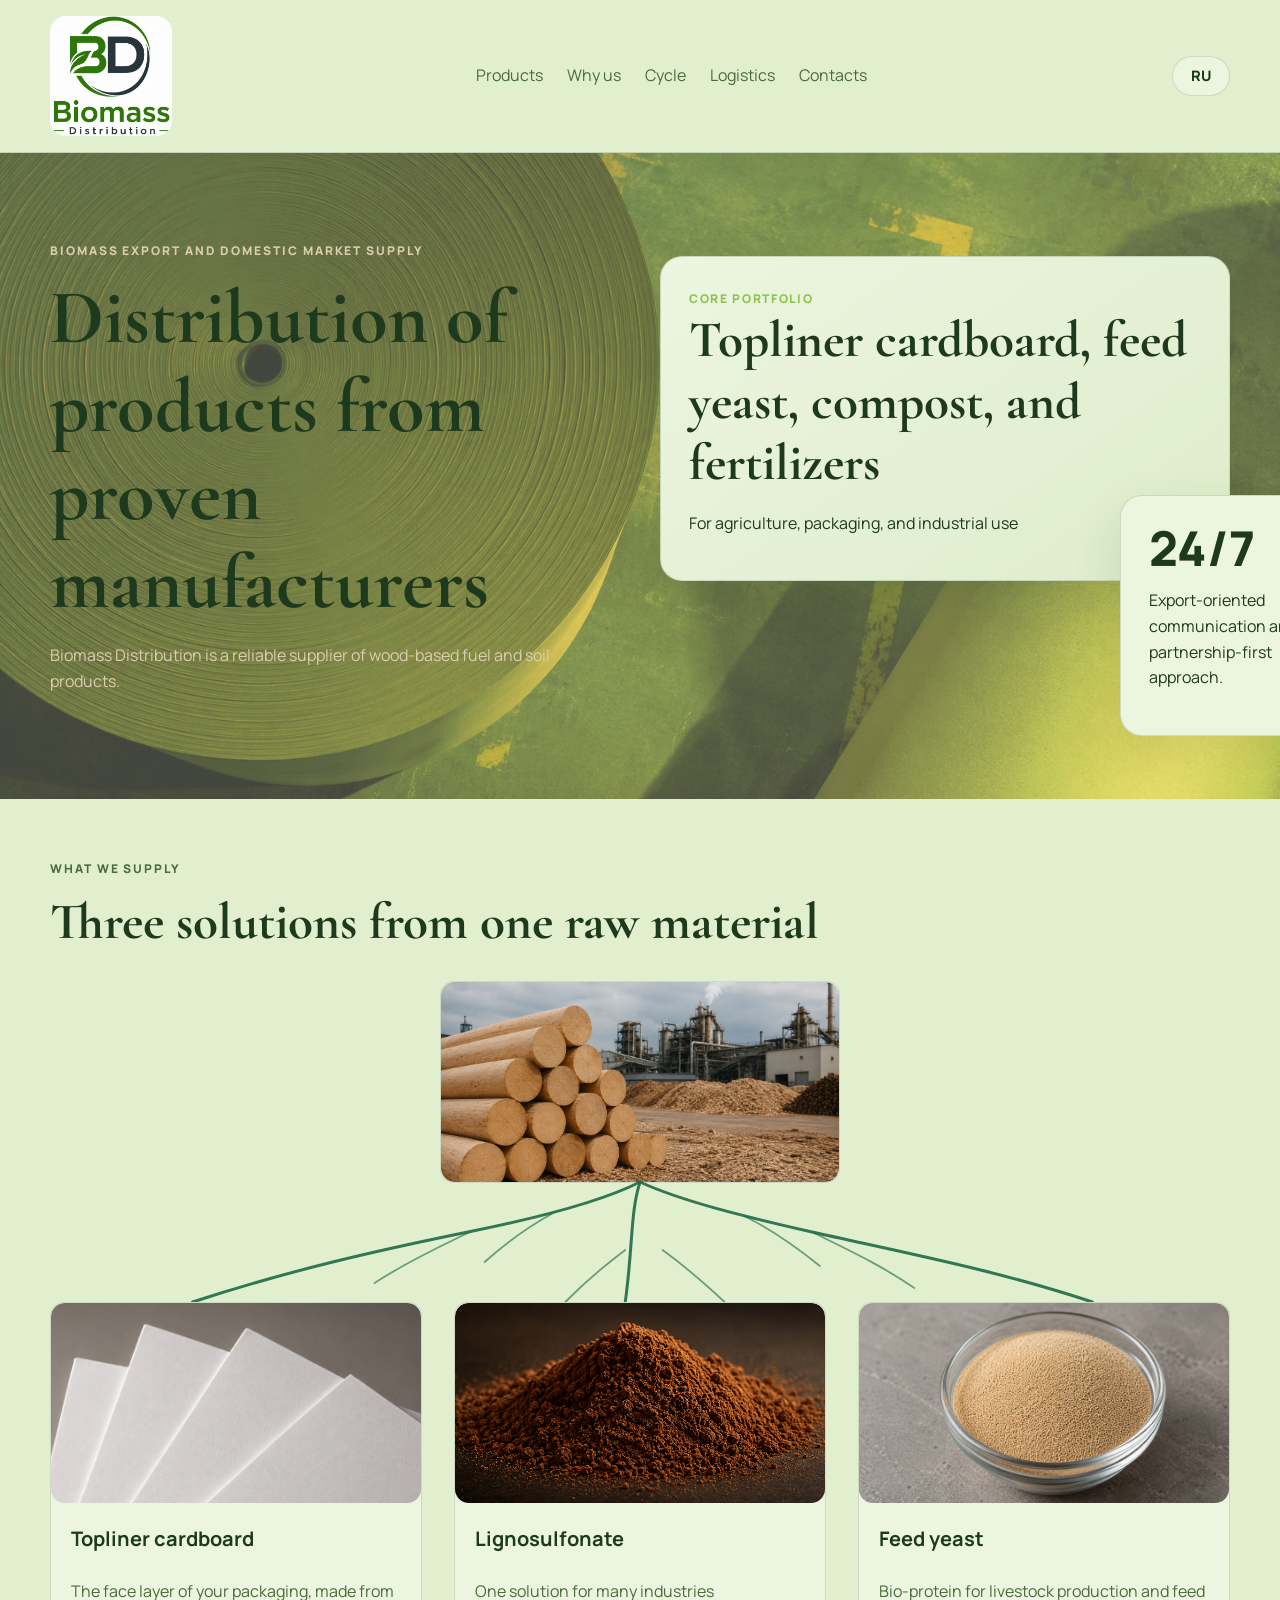
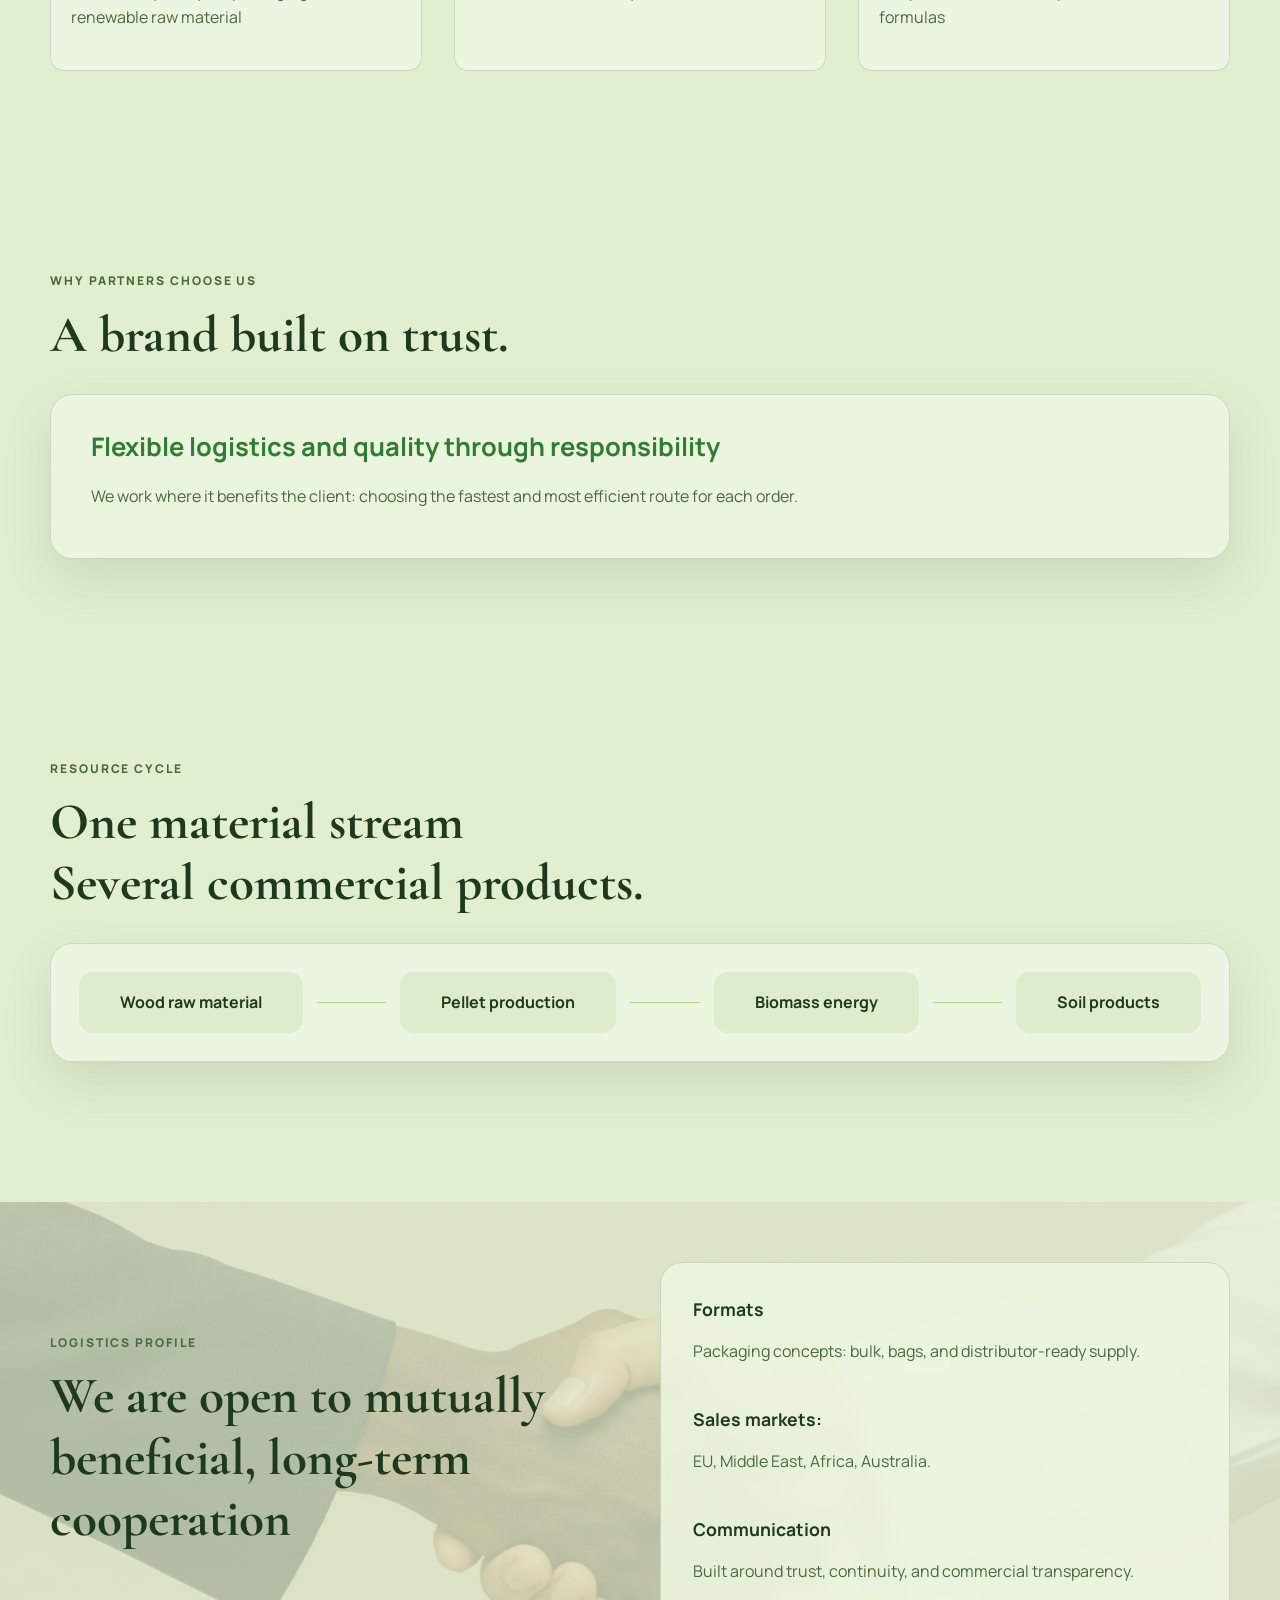
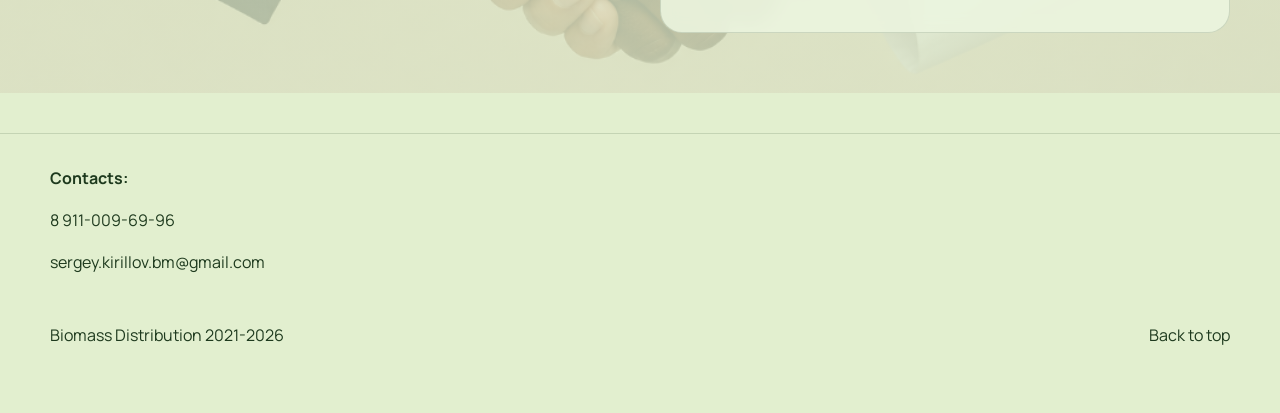
==== en/index.html @ b3929672 "fixed text color" ====
<!doctype html>
<html lang="en">
    <head>
        <meta charset="UTF-8" />
        <meta
            name="viewport"
            content="width=device-width, initial-scale=1.0, viewport-fit=cover"
        />
        <title>Biomass Distribution</title>
        <meta
            name="description"
            content="Biomass Distribution supplies cardboard, lignosulfonate, feed yeast and soil products for export."
        />
        <link rel="preconnect" href="https://fonts.googleapis.com" />
        <link rel="preconnect" href="https://fonts.gstatic.com" crossorigin />
        <link
            href="https://fonts.googleapis.com/css2?family=Manrope:wght@400;500;700;800&family=Cormorant+Garamond:wght@600;700&display=swap"
            rel="stylesheet"
        />
        <link
            rel="icon"
            type="image/x-icon"
            href="../assets/images/title_icon.png"
        />
        <link rel="stylesheet" href="../main_folder/styles.css" />
    </head>
    <body>
        <a class="skip-link" href="#main">Skip to content</a>
        <header class="site-header">
            <div class="container header-inner">
                <a href="#hero" class="brand" aria-label="Biomass home">
                    <img
                        src="../assets/images/logo_final2.png"
                        class="navbar-logo"
                    />
                </a>
                <nav
                    class="main-nav"
                    id="primary-nav"
                    aria-label="Primary navigation"
                >
                    <a href="#products">Products</a>
                    <a href="#advantage">Why us</a>
                    <a href="#cycle">Cycle</a>
                    <a href="#logistics">Logistics</a>
                    <a href="#contacts">Contacts</a>
                </nav>
                <div class="header-actions">
                    <button
                        class="menu-toggle"
                        type="button"
                        aria-expanded="false"
                        aria-controls="primary-nav"
                        aria-label="Toggle navigation"
                    >
                        <span></span>
                        <span></span>
                        <span></span>
                    </button>
                    <a
                        class="language-toggle"
                        href="./index.html"
                        data-label="RU"
                        aria-label="Switch to Russian"
                        >RU</a
                    >
                </div>
            </div>
        </header>

        <main id="main">
            <section class="hero" id="hero">
                <div class="hero-bg"></div>
                <div class="container hero-grid">
                    <div class="hero-copy reveal">
                        <p class="eyebrow">
                            Biomass export and domestic market supply
                        </p>
                        <h1>
                            Distribution of products from proven manufacturers
                        </h1>
                        <p class="hero-text">
                            Biomass Distribution is a reliable supplier of
                            wood-based fuel and soil products.
                        </p>
                    </div>
                    <div class="hero-visual reveal">
                        <div class="hero-card hero-card-main">
                            <span class="card-label">Core portfolio</span>
                            <h2>
                                Topliner cardboard, feed yeast, compost, and
                                fertilizers
                            </h2>
                            <p>
                                For agriculture, packaging, and industrial use
                            </p>
                        </div>
                        <div class="hero-card hero-card-side">
                            <span class="metric">24/7</span>
                            <p>
                                Export-oriented communication and a
                                partnership-first approach.
                            </p>
                        </div>
                    </div>
                </div>
            </section>

            <section class="section products" id="products">
                <div class="container">
                    <div class="section-heading reveal">
                        <p class="eyebrow">What we supply</p>
                        <h2>Three solutions from one raw material</h2>
                    </div>
                    <div class="tree">
                        <div class="product-img">
                            <img
                                src="../assets/images/root.png"
                                loading="lazy"
                                alt=""
                            />
                        </div>
                    </div>
                    <div class="tree-svg">
                        <svg
                            class="product-lines"
                            viewBox="0 0 1200 120"
                            preserveAspectRatio="none"
                            aria-hidden="true"
                        >
                            <g class="root-system">
                                <path
                                    class="root-root root-main root-left"
                                    d="M600 0 C560 20 500 35 430 49 C330 69 245 88 145 120"
                                />
                                <path
                                    class="root-root root-main root-center"
                                    d="M600 0 C590 31 593 63 585 120"
                                />
                                <path
                                    class="root-root root-main root-right"
                                    d="M600 0 C642 19 704 34 775 50 C880 73 965 89 1060 120"
                                />
                                <path
                                    class="root-root root-branch"
                                    d="M427 50 C396 65 366 78 330 101"
                                />
                                <path
                                    class="root-root root-branch"
                                    d="M510 32 C486 45 466 59 442 80"
                                />
                                <path
                                    class="root-root root-branch"
                                    d="M585 68 C566 82 548 96 524 120"
                                />
                                <path
                                    class="root-root root-branch"
                                    d="M623 68 C644 83 662 98 686 120"
                                />
                                <path
                                    class="root-root root-branch"
                                    d="M706 34 C733 47 755 62 783 84"
                                />
                                <path
                                    class="root-root root-branch"
                                    d="M777 51 C812 68 843 82 879 106"
                                />
                            </g>
                        </svg>
                    </div>
                    <div class="products-grid">
                        <article
                            class="product-card reveal"
                            data-product="topliner"
                        >
                            <div class="product-img">
                                <img
                                    src="../assets/images/topliner.png"
                                    alt="Topliner cardboard"
                                    loading="lazy"
                                />
                            </div>
                            <h3>Topliner cardboard</h3>
                            <p>
                                The face layer of your packaging, made from
                                renewable raw material
                            </p>
                        </article>
                        <article
                            class="product-card reveal"
                            data-product="lygnosulfonate"
                        >
                            <div class="product-img">
                                <img
                                    src="../assets/images/lygnosulfonate-powder.png"
                                    alt="Lignosulfonate powder"
                                />
                            </div>
                            <h3>Lignosulfonate</h3>
                            <p>One solution for many industries</p>
                        </article>
                        <article
                            class="product-card reveal"
                            data-product="feedyeast"
                        >
                            <div class="product-img">
                                <img
                                    src="../assets/images/yeast.png"
                                    alt="Feed yeast"
                                />
                            </div>
                            <h3>Feed yeast</h3>
                            <p>
                                Bio-protein for livestock production and feed
                                formulas
                            </p>
                        </article>
                    </div>
                </div>
            </section>

            <section class="section advantage" id="advantage">
                <div class="container">
                    <div class="section-heading reveal">
                        <p class="eyebrow">Why partners choose us</p>
                        <h2>A brand built on trust.</h2>
                    </div>
                    <div class="product-grid">
                        <article class="advantage-card reveal">
                            <h3>
                                Flexible logistics and quality through
                                responsibility
                            </h3>
                            <p>
                                We work where it benefits the client: choosing
                                the fastest and most efficient route for each
                                order.
                            </p>
                        </article>
                    </div>
                </div>
            </section>

            <section class="section cycle" id="cycle">
                <div class="container">
                    <div class="section-heading reveal">
                        <p class="eyebrow">Resource cycle</p>
                        <h2>
                            One material stream <br />Several commercial
                            products.
                        </h2>
                    </div>
                    <div
                        class="cycle-line reveal"
                        aria-label="Circular process diagram"
                    >
                        <div>Wood raw material</div>
                        <span></span>
                        <div>Pellet production</div>
                        <span></span>
                        <div>Biomass energy</div>
                        <span></span>
                        <div>Soil products</div>
                    </div>
                </div>
            </section>

            <section class="section logistics" id="logistics">
                <div class="container logistics-grid">
                    <div class="reveal">
                        <p class="eyebrow-footer">Logistics profile</p>
                        <h2>
                            We are open to mutually beneficial, long-term
                            cooperation
                        </h2>
                    </div>
                    <div class="logistics-panel reveal">
                        <div>
                            <strong>Formats</strong>
                            <p>
                                Packaging concepts: bulk, bags, and
                                distributor-ready supply.
                            </p>
                        </div>
                        <div>
                            <strong>Sales markets:</strong>
                            <p>EU, Middle East, Africa, Australia.</p>
                        </div>
                        <div>
                            <strong>Communication</strong>
                            <p>
                                Built around trust, continuity, and commercial
                                transparency.
                            </p>
                        </div>
                    </div>
                </div>
            </section>
        </main>

        <footer class="site-footer">
            <section class="contacts" id="contacts">
                <div class="container">
                    <strong>Contacts:</strong>
                    <p>8 911-009-69-96</p>
                    <p>sergey.kirillov.bm@gmail.com</p>
                </div>
            </section>
            <div class="container footer-inner">
                <p>Biomass Distribution 2021-2026</p>
                <a href="#hero">Back to top</a>
            </div>
        </footer>

        <div id="productModal" class="modal">
            <div class="modal-content">
                <div class="modal-header">
                    <img
                        id="modalImg"
                        class="modal-img"
                        src=""
                        alt="Product image"
                    />
                    <span class="close-btn">&times;</span>
                </div>
                <div class="modal-body">
                    <h2 id="modalTitle"></h2>
                    <p id="modalDescription"></p>
                    <div class="modal-specs">
                        <h4 id="modalSpecsName"></h4>
                        <ul id="modalSpecs"></ul>
                    </div>
                </div>
            </div>
        </div>
        <!-- Fonts used under the SIL Open Font License -->
        <script src="../main_folder/script-en.js"></script>
    </body>
</html>
---- main_folder/styles.css ----
:root {
    --color-bg: #e2efcf;
    --color-surface: #ecf5e0;
    --color-surface-2: #d6e8c0;
    --color-text: #1e3a1e;
    --color-text-muted: #4a6b3a;
    --color-border: rgba(30, 58, 30, 0.15);
    --color-primary: #2e7d32;
    --color-primary-dark: #1b5e20;
    --color-accent: #8bc34a;
    --shadow-md: 0 20px 50px rgba(30, 58, 30, 0.12);
    --radius: 22px;
    --radius-sm: 14px;
    --container: 1180px;
    --section-gap: 80px;
    --card-gap: 2rem;
}

* {
    box-sizing: border-box;
}
html {
    scroll-behavior: smooth;
}
body {
    margin: 0;
    font-family: "Manrope", sans-serif;
    background: var(--color-bg);
    color: var(--color-text);
    line-height: 1.6;
}
a {
    color: inherit;
    text-decoration: none;
}
img,
svg {
    border-radius: 16px;
    max-width: 100%;
    display: block;
}
button,
input,
textarea {
    font: inherit;
}
.container {
    width: min(var(--container), calc(100% - 32px));
    margin: 0 auto;
}
.skip-link {
    position: absolute;
    left: -999px;
    top: 10px;
}
.skip-link:focus {
    left: 10px;
    z-index: 1000;
    background: var(--color-surface);
    padding: 8px 12px;
}
.site-header {
    display: flex;
    --logo-size: 72px;
    position: sticky;
    top: 0;
    z-index: 20;
    backdrop-filter: blur(14px);
    background: color-mix(in srgb, var(--color-bg) 88%, transparent);
    border-bottom: 1px solid var(--color-border);
}
.header-inner {
    display: flex;
    align-items: center;
    justify-content: space-between;
    gap: 8px;
    padding: 16px 0;
    flex-wrap: wrap;
}
.footer-inner {
    display: flex;
    align-items: center;
    justify-content: space-between;
    gap: 20px;
    padding: 16px 0;
    flex-wrap: wrap;
}
.contact-footer {
    justify-content: space-between;
    gap: 10px;
    padding: 16px 0;
    flex-wrap: wrap;
}
.brand {
    display: inline-flex;
    align-items: center;
    gap: 12px;
    font-weight: 800;
    font-size: 1.1rem;
    color: var(--color-text);
}
.logo-slot {
    display: grid;
    place-items: center;
    width: var(--logo-size);
    height: var(--logo-size);
    border: 1px dashed color-mix(in srgb, var(--color-text) 35%, transparent);
    border-radius: 8px;
    background: color-mix(in srgb, var(--color-surface) 65%, transparent);
}
.logo-slot::before {
    content: "LOGO";
    color: var(--color-text-muted);
    font-size: 0.65rem;
    font-weight: 800;
    letter-spacing: 0.08em;
}
.brand small {
    display: block;
    font-size: 12px;
    letter-spacing: 0.14em;
    text-transform: uppercase;
    color: var(--color-text-muted);
}
.navbar-logo {
    height: 120px;
    width: auto;
    max-height: 100%;
    display: block;
    object-fit: contain;
}
.main-nav {
    display: flex;
    gap: 24px;
    color: var(--color-text-muted);
    flex-wrap: wrap;
}
.header-actions {
    display: flex;
    gap: 12px;
    align-items: center;
}
.menu-toggle {
    display: none;
    width: 42px;
    height: 42px;
    padding: 0;
    border: 1px solid var(--color-border);
    border-radius: 16px;
    background: linear-gradient(
        180deg,
        color-mix(in srgb, var(--color-surface) 86%, white 14%),
        color-mix(in srgb, var(--color-surface-2) 72%, white 28%)
    );
    color: var(--color-text);
    cursor: pointer;
    flex-direction: column;
    align-items: center;
    justify-content: center;
    gap: 2px;
    box-shadow:
        0 10px 24px rgba(30, 58, 30, 0.1),
        inset 0 1px 0 rgba(255, 255, 255, 0.45);
    transition:
        transform 180ms ease,
        box-shadow 180ms ease,
        background 180ms ease;
}
.menu-toggle span {
    display: block;
    width: 17px;
    height: 1.5px;
    border-radius: 999px;
    background: color-mix(in srgb, var(--color-text) 78%, white 22%);
    transform-origin: center;
    transition:
        transform 180ms ease,
        opacity 180ms ease,
        background 180ms ease;
}
.menu-toggle:hover,
.menu-toggle:focus-visible {
    transform: translateY(-1px);
    box-shadow:
        0 14px 28px rgba(30, 58, 30, 0.14),
        inset 0 1px 0 rgba(255, 255, 255, 0.5);
}
.menu-toggle:focus-visible {
    outline: 2px solid color-mix(in srgb, var(--color-primary) 38%, white 62%);
    outline-offset: 2px;
}
.menu-toggle[aria-expanded="true"] span:nth-child(1) {
    transform: translateY(3.5px) rotate(45deg);
}
.menu-toggle[aria-expanded="true"] span:nth-child(2) {
    opacity: 0;
}
.menu-toggle[aria-expanded="true"] span:nth-child(3) {
    transform: translateY(-3.5px) rotate(-45deg);
}
.theme-toggle,
.language-toggle {
    border-radius: 999px;
    border: 1px solid var(--color-border);
    padding: 12px 18px;
    transition: 180ms ease;
    background: var(--color-surface);
    cursor: pointer;
    color: var(--color-text);
    font-weight: 800;
    font-size: 0;
    line-height: 1;
}
.language-toggle::before {
    content: attr(data-label);
    font-size: 0.9rem;
}
.language-toggle > * {
    display: none;
}
.hero {
    position: relative;
    padding: 88px 0;
    margin-bottom: 0;
    overflow: hidden;
    min-height: 30vh;
}
.hero-bg {
    position: absolute;
    top: 0;
    left: 0;
    width: 100%;
    height: 100%;
    background-image:
        linear-gradient(135deg, #2e5c2e, #558b2f, #8bc34a),
        /*(url("../assets/main_section_bg.jpg");*/
        /*linear-gradient(135deg, #071807, #183818, #2f541a),*/
        url("../assets/images/background.png");
    background-blend-mode: overlay;
    background-size: cover;
    background-position: center 30%;
    opacity: 0.7;
    pointer-events: none;
    z-index: 0;
}
.hero .container {
    position: relative;
    z-index: 2;
}
.hero-grid,
.logistics-grid {
    display: grid;
    grid-template-columns: repeat(2, minmax(0, 1fr));
    gap: 40px;
    align-items: center;
}
.eyebrow {
    margin: 0 0 14px;
    text-transform: uppercase;
    letter-spacing: 0.16em;
    font-size: 12px;
    color: #dccfaf;
    font-weight: 800;
}
.eyebrow-footer {
    margin: 0 0 14px;
    text-transform: uppercase;
    letter-spacing: 0.16em;
    font-size: 12px;
    color: rgb(74, 107, 58);
    font-weight: 800;
}
h1 {
    font-family: "Cormorant Garamond", serif;
    font-size: clamp(3rem, 6vw, 5.5rem);
    max-width: 20ch;
    line-height: 1.15;
    margin: 0 0 1rem 0;
}

.title {
    font-family: "Cormorant Garamond", serif;
    font-size: clamp(3rem, 6vw, 5.5rem);
    max-width: 20ch;
    line-height: 1.15;
    margin: 0 0 1rem 0;
    color: #a8d85a;
}

h2 {
    font-family: "Cormorant Garamond", serif;
    font-size: clamp(2rem, 4vw, 3.4rem);
    max-width: 34ch;
    line-height: 1.2;
    margin: 0 0 0.75rem 0;
}
h3 {
    font-size: 1.25rem;
    margin-bottom: 0.5rem;
}
.hero-text {
    color: #dccfaf;
}
.section-heading p,
.product-card p,
.logistics-panel p {
    color: var(--color-text-muted);
}
.hero-visual {
    position: relative;
    min-height: 440px;
}
.hero-card {
    position: absolute;
    border-radius: var(--radius);
    padding: 28px;
    background: var(--color-surface);
    border: 1px solid var(--color-border);
    box-shadow: var(--shadow-md);
}
.hero-card-main {
    /*inset: 20px 90px 120px 0;*/
    background: linear-gradient(
        145deg,
        var(--color-surface),
        color-mix(in srgb, var(--color-surface-2) 65%, var(--color-surface))
    );
}
.hero-card-side {
    right: -120px;
    bottom: -40px;
    width: 230px;
}
.hero-copy {
    width: 100%;
    max-width: none;
}
.card-label {
    color: var(--color-accent);
    text-transform: uppercase;
    letter-spacing: 0.14em;
    font-size: 12px;
    font-weight: 800;
}
.metric {
    display: block;
    font-size: 3rem;
    font-weight: 800;
    line-height: 1;
    margin-bottom: 8px;
}
.section-heading {
    margin-bottom: 28px;
}
.section {
    padding: 60px 0;
    margin-bottom: var(--section-gap);
}
.section:last-of-type {
    margin-bottom: 0;
}
/* PRODUCTS GRID — fully responsive */
.products-grid {
    display: grid;
    grid-template-columns: repeat(auto-fill, minmax(280px, 1fr));
    gap: var(--card-gap);
    align-items: stretch;
}
.product-card {
    background: var(--color-surface);
    border-radius: var(--radius-sm);
    border: 1px solid var(--color-border);
    transition:
        transform 0.2s ease,
        box-shadow 0.2s ease;
    overflow: hidden;
    display: flex;
    flex-direction: column;
}
.product-card:hover {
    transform: translateY(-4px);
    box-shadow: var(--shadow-md);
}
.product-img {
    width: 100%;
    height: 200px;
    overflow: hidden;
    border-radius: var(--radius-sm);
}
.product-img img {
    width: 100%;
    height: 100%;
    border-radius: 0;
    object-fit: cover;
    transition: transform 0.4s ease;
}
.product-card:hover .product-img img {
    transform: scale(1.05);
}
.product-card h3,
.product-card p {
    padding: 0 20px;
}
.product-card h3 {
    margin-top: 20px;
}
.product-card p {
    padding-bottom: 24px;
}
/* ADVANTAGE SECTION (your original structure) */
.advantage {
    position: relative;
    overflow: hidden;
    background-image:
        linear-gradient(rgba(226, 239, 207, 0.78), rgba(226, 239, 207, 0.78)),
        url("../assets/main_section_bg.jpg");
    background-size: cover;
    background-position: center;
    background-repeat: no-repeat;
}
.advantage .container {
    position: relative;
    z-index: 1;
}
.product-grid {
    display: flex;
    flex-wrap: wrap;
    gap: 2rem;
}
.advantage-card {
    background: color-mix(in srgb, var(--color-surface) 88%, transparent);
    backdrop-filter: blur(8px);
    border: 1px solid var(--color-border);
    border-radius: var(--radius);
    padding: 2rem 2.5rem;
    box-shadow: var(--shadow-md);
    width: 100%;
}
.advantage-card h3 {
    margin-top: 0;
    font-size: 1.6rem;
    color: var(--color-primary);
}
.advantage-card p {
    color: var(--color-text-muted);
}
/* Cycle line */
.cycle-line {
    display: grid;
    grid-template-columns: repeat(7, auto);
    align-items: center;
    gap: 14px;
    padding: 28px;
    border: 1px solid var(--color-border);
    border-radius: var(--radius);
    background: var(--color-surface);
    box-shadow: var(--shadow-md);
}
.cycle-line span {
    height: 1px;
    background: var(--color-accent);
    opacity: 0.6;
    min-width: 24px;
}
.cycle-line div {
    text-align: center;
    padding: 18px;
    border-radius: var(--radius-sm);
    background: color-mix(
        in srgb,
        var(--color-surface-2) 70%,
        var(--color-surface)
    );
    font-weight: 700;
}
/* Logistics */
.logistics {
    position: relative;
    overflow: hidden;
    background-image:
        linear-gradient(rgba(226, 239, 207, 0.78), rgba(226, 239, 207, 0.78)),
        url("../assets/images/handshake.png");
    background-size: cover;
    background-position: center;
    background-repeat: no-repeat;
}
.logistics .container {
    position: relative;
    z-index: 1;
}
.logistics-panel {
    padding: 32px;
    border-radius: var(--radius);
    display: grid;
    gap: 24px;
    background: color-mix(in srgb, var(--color-surface) 88%, transparent);
    backdrop-filter: blur(8px);
    border: 1px solid var(--color-border);
}
.logistics-panel strong {
    display: block;
    margin-bottom: 6px;
    font-size: 1.1rem;
}
.site-footer {
    border-top: 1px solid var(--color-border);
    padding: 32px 0;
    margin-top: 40px;
}
.reveal {
    opacity: 0;
    transform: translateY(18px);
    transition:
        opacity 600ms ease,
        transform 600ms ease;
}
.reveal.visible {
    opacity: 1;
    transform: translateY(0);
}

.tree {
    background: var(--color-surface);
    border-radius: var(--radius-sm);
    border: 1px solid var(--color-border);
    transition:
        transform 0.2s ease,
        box-shadow 0.2s ease;
    overflow: hidden;
    display: flex;
    max-width: 400px;

    margin: 0 auto;
}

.tree-svg {
    height: 120px;
    margin: -1px 0 0;
    overflow: visible;
    pointer-events: none;
}
.product-lines {
    display: block;
    width: 100%;
    height: 100%;
    overflow: visible;
}
.root-root {
    fill: none;
    stroke: #1f6b48;
    stroke-linecap: round;
    stroke-linejoin: round;
    vector-effect: non-scaling-stroke;
}
.root-main {
    stroke-width: 3;
    opacity: 0.9;
}
.root-branch {
    stroke-width: 1.8;
    opacity: 0.62;
}
.root-fine {
    stroke-width: 1.25;
    opacity: 0.42;
}
.root-hair {
    stroke-width: 0.85;
    opacity: 0.28;
}

.modal {
    display: none;
    position: fixed;
    z-index: 1000;
    left: 0;
    top: 0;
    width: 100%;
    height: 100%;
    align-items: center;
    justify-content: center;
    padding: 24px;
    background-color: rgba(0, 0, 0, 0.8);
    backdrop-filter: blur(5px);
    animation: fadeIn 0.3s ease;
    overflow: hidden;
}

@keyframes fadeIn {
    from {
        opacity: 0;
    }
    to {
        opacity: 1;
    }
}

.modal-content {
    background: linear-gradient(135deg, #ffffff 0%, #f8fbf7 100%);
    display: flex;
    flex-direction: column;
    margin: 0;
    padding: 0;
    border-radius: 32px;
    width: 90%;
    max-width: 600px;
    max-height: calc(100vh - 48px);
    position: relative;
    animation: slideIn 0.4s ease;
    box-shadow: 0 30px 60px rgba(0, 0, 0, 0.3);
    overflow: hidden;
}

@keyframes slideIn {
    from {
        transform: translateY(-50px);
        opacity: 0;
    }
    to {
        transform: translateY(0);
        opacity: 1;
    }
}

.modal-header {
    position: relative;
    flex: 0 0 253px;
    height: 253px;
    border-radius: 32px 32px 0 0;
    background-position: center;
    background-size: cover;
    overflow: hidden;
}
.modal-header::before {
    content: "";
    position: absolute;
    inset: 0;
    background-image: inherit;
    background-position: center;
    background-size: cover;
    display: none;
    filter: blur(26px);
    opacity: 0.48;
    transform: scale(1.14);
}
.modal-header.modal-header--fit::before {
    display: block;
}

.close-btn {
    position: absolute;
    top: 12px;
    right: 12px;
    z-index: 3;
    width: 40px;
    height: 40px;
    display: grid;
    place-items: center;
    border: 0;
    border-radius: 999px;
    background: rgba(0, 0, 0, 0.6);
    color: #fff;
    font-size: 1.8rem;
    line-height: 1;
    cursor: pointer;
    user-select: none;
    -webkit-tap-highlight-color: transparent;
    touch-action: manipulation;
}

.modal-img {
    position: relative;
    z-index: 1;
    width: 100%;
    height: 100%;
    border-radius: 0;
    object-fit: fill;
}
.modal-header.modal-header--fit .modal-img {
    object-fit: contain;
}

.modal-body {
    flex: 1;
    min-height: 0;
    overflow-y: auto;
    padding: 32px;
    overscroll-behavior: contain;
}

.modal-body h2 {
    color: #1a3b2e;
    font-size: 1.8rem;
    margin-bottom: 16px;
    font-weight: 600;
}

.modal-body p {
    color: #3f5e49;
    line-height: 1.6;
    margin-bottom: 20px;
    font-size: 1rem;
}

.modal-specs {
    background: #eaf6e6;
    padding: 16px 20px;
    border-radius: 20px;
    margin-top: 20px;
}

.modal-specs h4 {
    color: #1b5e2a;
    margin-bottom: 10px;
    font-size: 1rem;
}

.modal-specs ul {
    list-style: none;
    padding-left: 0;
}

.modal-specs li {
    padding: 6px 0;
    color: #2c4633;
    font-size: 0.9rem;
    border-bottom: 1px solid #cde0d4;
}

.modal-specs li:last-child {
    border-bottom: none;
}

/* ----- RESPONSIVE FIXES (iPhone + PC) ----- */
@media (max-width: 980px) {
    .hero-grid,
    .logistics-grid {
        grid-template-columns: 1fr;
        gap: var(--card-gap);
    }
    .hero-visual {
        min-height: auto;
        display: flex;
        flex-direction: column;
        gap: 1rem;
    }
    .hero-card {
        position: relative;
        inset: auto;
        width: 100%;
    }
    .hero-card-main {
        inset: auto;
    }
    .hero-card-side {
        width: 100%;
        bottom: auto;
        right: auto;
    }
    .cycle-line {
        grid-template-columns: minmax(0, 1fr);
        justify-items: stretch;
        gap: 0.8rem;
    }
    .cycle-line span {
        height: 24px;
        width: 2px;
        min-width: 0;
        justify-self: center;
    }
    .tree,
    .tree-svg {
        display: none;
    }
}
@media (max-width: 720px) {
    .site-header {
        --logo-size: 54px;
    }
    .footer-inner {
        flex-direction: column;
        text-align: center;
    }
    .header-inner {
        display: grid;
        grid-template-columns: minmax(0, 1fr) auto;
        align-items: center;
        gap: 14px;
        padding: 14px 0 16px;
    }
    .brand {
        grid-column: 1;
        grid-row: 1;
        min-width: 0;
        font-size: 1rem;
    }
    .main-nav {
        grid-column: 1 / -1;
        grid-row: 2;
        display: none;
        flex-direction: column;
        align-items: stretch;
        gap: 6px;
        margin-top: 2px;
        padding: 12px;
        border: 1px solid var(--color-border);
        border-radius: 20px;
        background: color-mix(in srgb, var(--color-surface) 92%, white 8%);
        box-shadow: 0 16px 32px rgba(30, 58, 30, 0.08);
        font-size: 0.96rem;
        line-height: 1.2;
    }
    .main-nav.is-open {
        display: flex;
    }
    .main-nav a {
        padding: 10px 12px;
        border-radius: 14px;
    }
    .main-nav a:hover,
    .main-nav a:focus-visible {
        background: color-mix(in srgb, var(--color-surface-2) 70%, white 30%);
        outline: none;
    }
    .header-actions {
        grid-column: 2;
        grid-row: 1;
        justify-content: flex-end;
        gap: 10px;
    }
    .menu-toggle {
        display: inline-flex;
    }
    .theme-toggle,
    .language-toggle {
        width: 38px;
        height: 38px;
        padding: 0;
        display: inline-grid;
        place-items: center;
    }
    .hero,
    .section {
        padding: 40px 0;
    }
    .advantage-card {
        padding: 1.5rem;
    }
    .navbar-logo {
        height: 50px;
    }
    .hero-card-main,
    .hero-card-side {
        padding: 20px;
    }
    .metric {
        font-size: 2.2rem;
    }
    .modal-content {
        width: 95%;
        max-height: calc(100vh - 28px);
    }
    .modal-body {
        padding: 24px;
    }
    .modal-body h2 {
        font-size: 1.4rem;
    }
}
@media (max-width: 480px) {
    .site-header {
        --logo-size: 46px;
    }
    .container {
        width: calc(100% - 20px);
    }
    .header-inner {
        gap: 12px 10px;
        padding: 12px 0 14px;
    }
    .brand {
        font-size: 0.94rem;
    }
    .main-nav {
        padding: 10px;
        font-size: 0.9rem;
    }
    .main-nav a {
        padding: 9px 10px;
    }
    .theme-toggle,
    .menu-toggle,
    .language-toggle {
        width: 34px;
        height: 34px;
    }
    .menu-toggle {
        border-radius: 14px;
        gap: 2px;
    }
    .menu-toggle span {
        width: 15px;
    }
    h1 {
        font-size: 2.2rem;
    }
    .product-img {
        height: 180px;
    }
    .modal-header {
        flex-basis: 190px;
        height: 190px;
    }
}
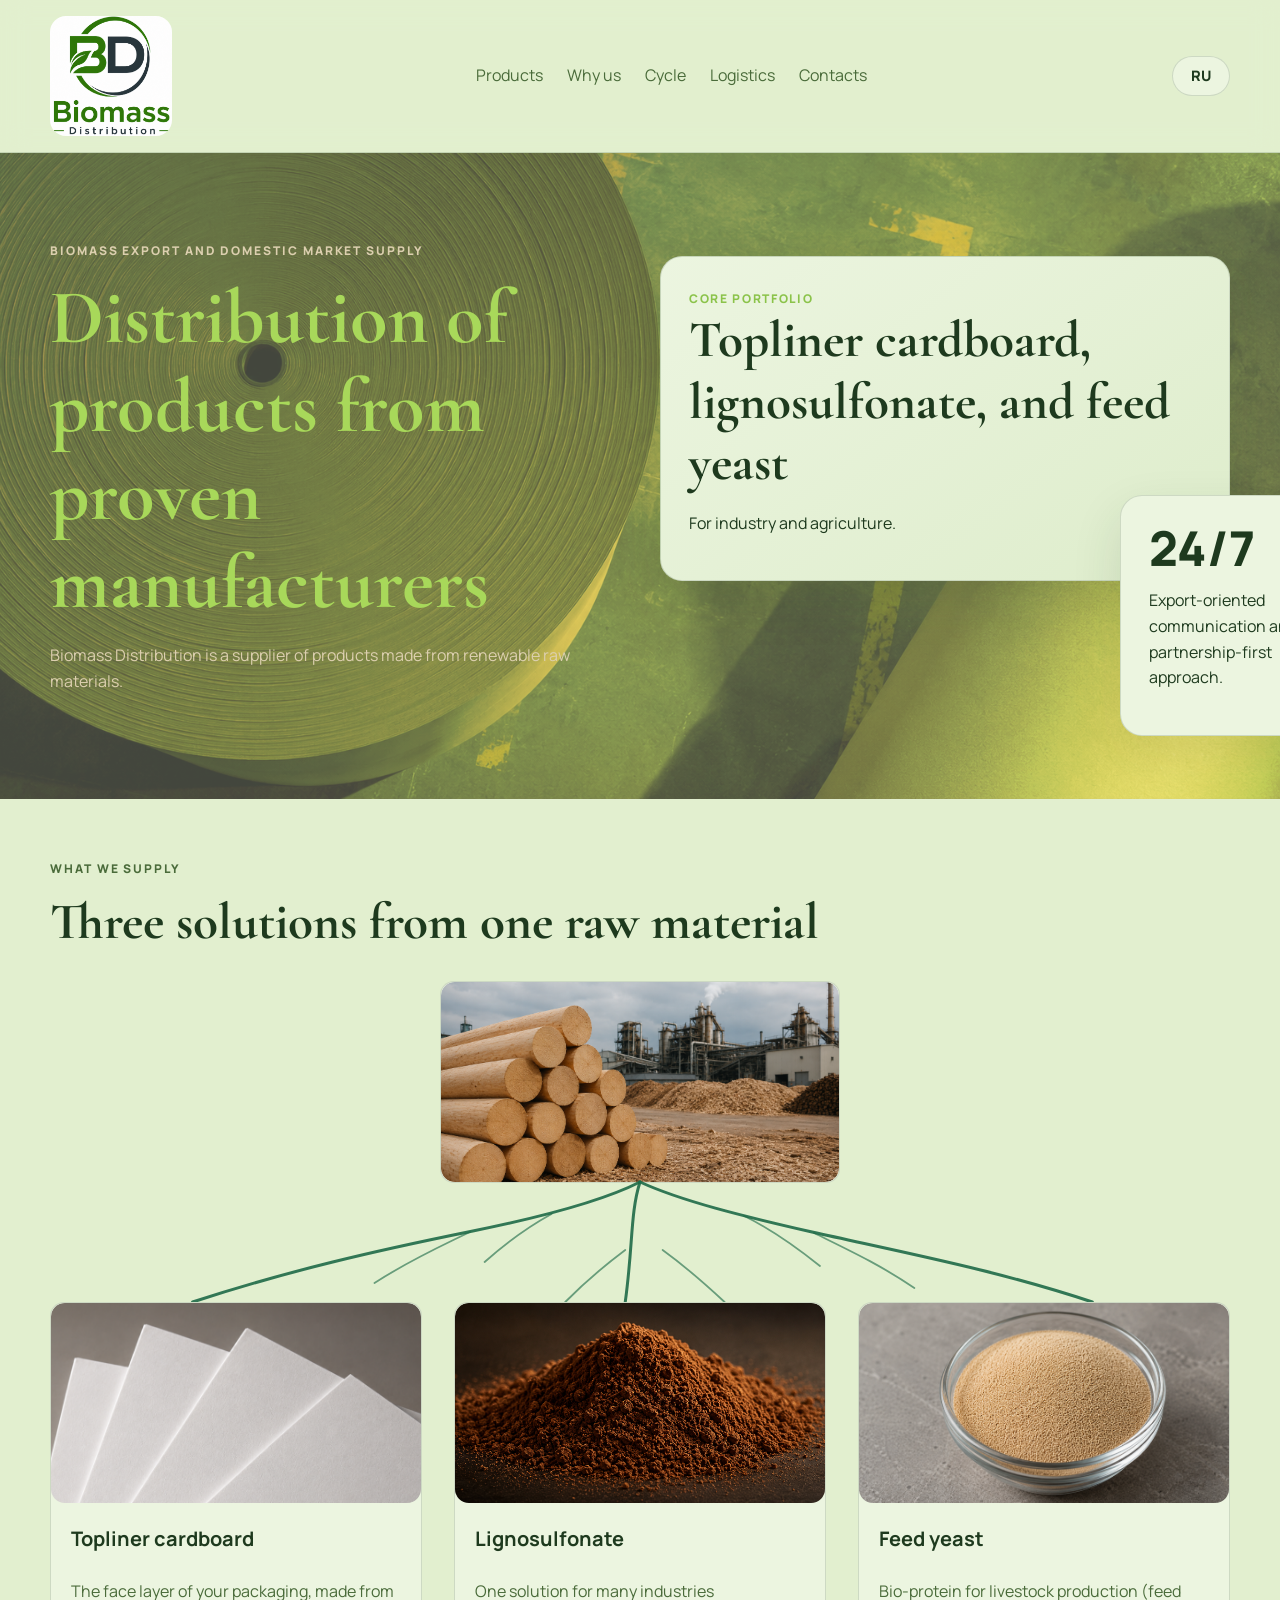
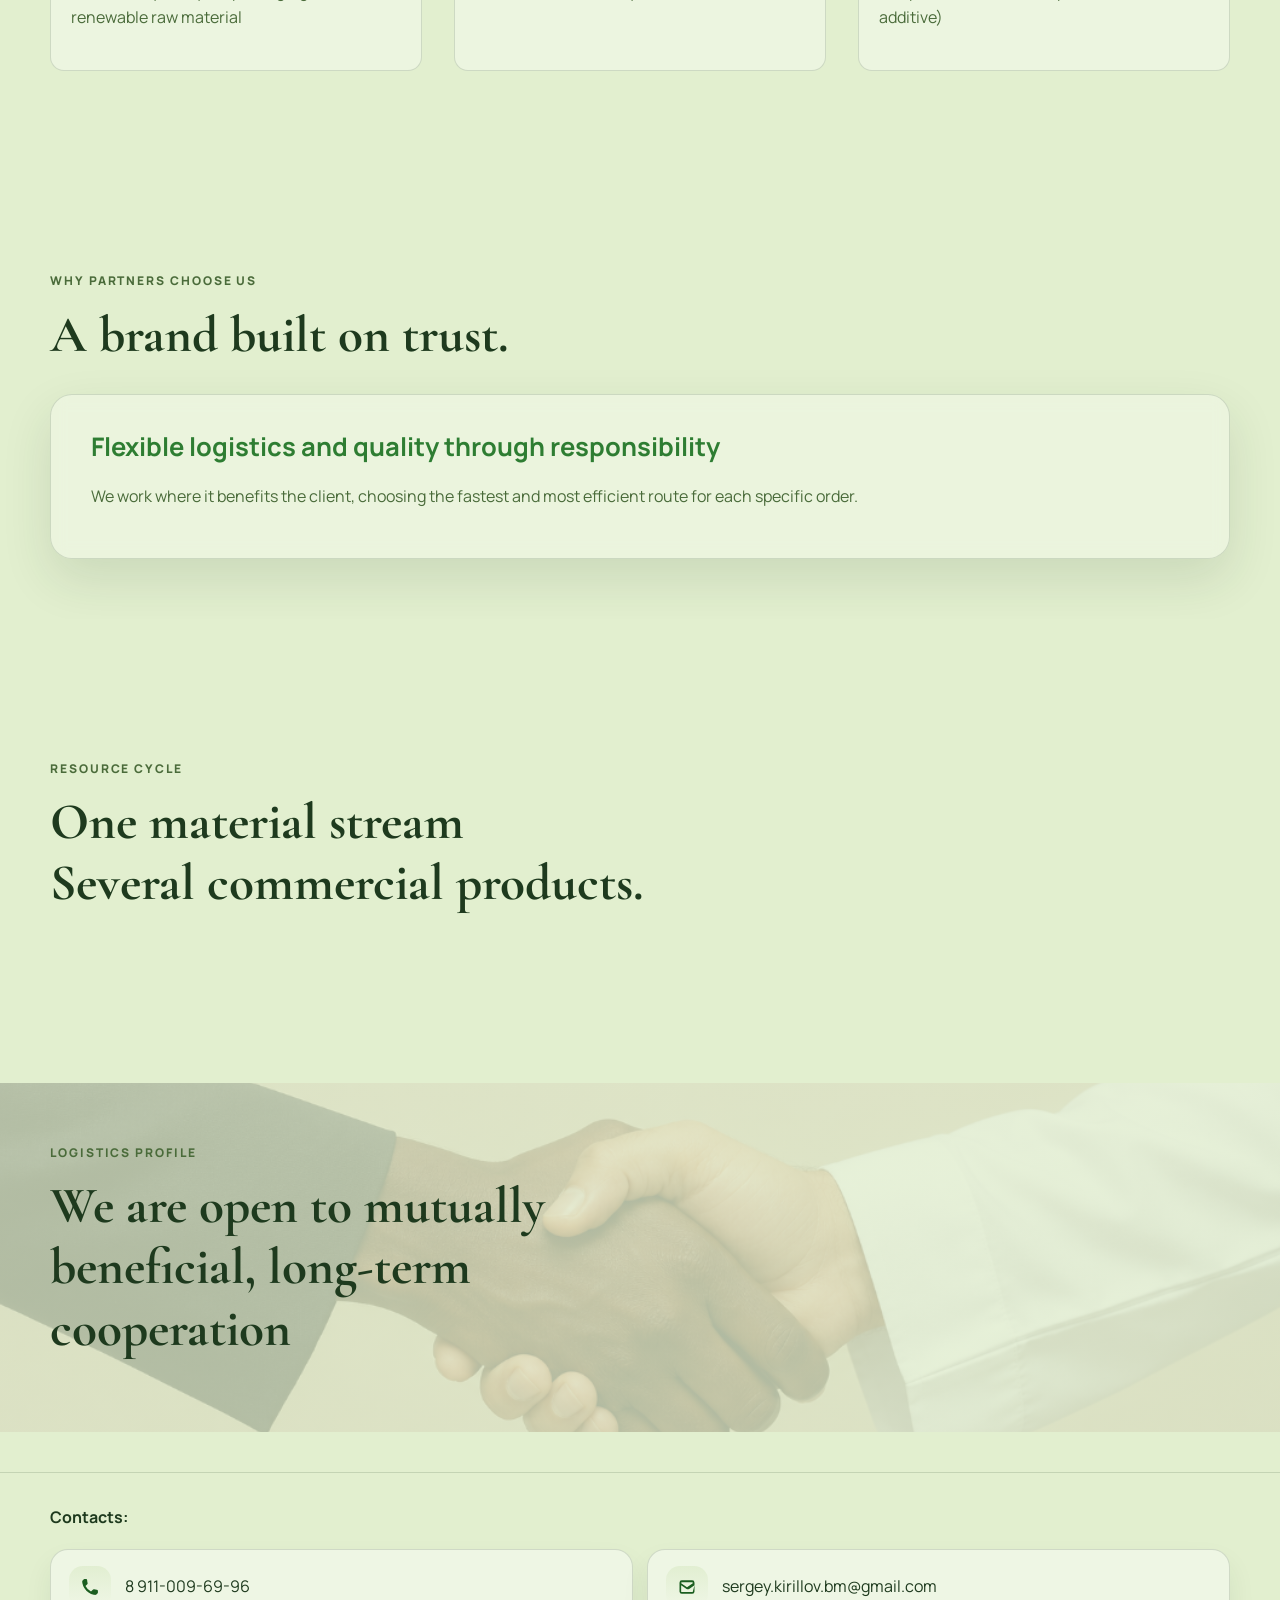
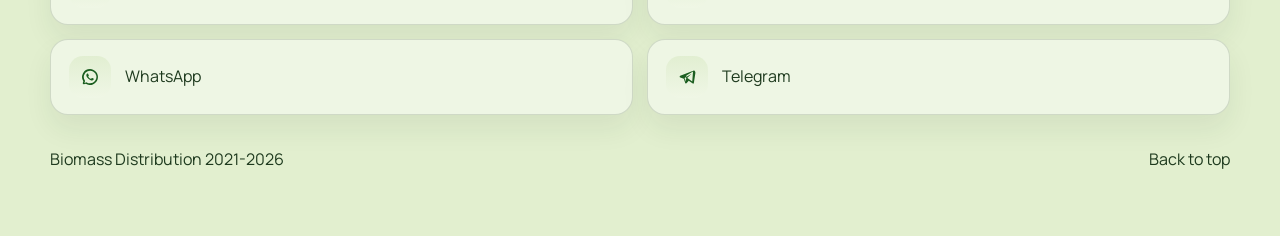
==== commit c61a9e41: "added buttons for contact panel" ====
--- a/en/index.html
+++ b/en/index.html
@@ -9,7 +9,7 @@
         <title>Biomass Distribution</title>
         <meta
             name="description"
-            content="Biomass Distribution supplies cardboard, lignosulfonate, feed yeast and soil products for export."
+            content="Biomass supplies topliner cardboard, lignosulfonate, and feed yeast for export markets."
         />
         <link rel="preconnect" href="https://fonts.googleapis.com" />
         <link rel="preconnect" href="https://fonts.gstatic.com" crossorigin />
@@ -59,7 +59,7 @@
                     </button>
                     <a
                         class="language-toggle"
-                        href="./index.html"
+                        href="../ru/"
                         data-label="RU"
                         aria-label="Switch to Russian"
                         >RU</a
@@ -76,24 +76,22 @@
                         <p class="eyebrow">
                             Biomass export and domestic market supply
                         </p>
-                        <h1>
+                        <h1 class="title">
                             Distribution of products from proven manufacturers
                         </h1>
                         <p class="hero-text">
-                            Biomass Distribution is a reliable supplier of
-                            wood-based fuel and soil products.
+                            Biomass Distribution is a supplier of products made
+                            from renewable raw materials.
                         </p>
                     </div>
                     <div class="hero-visual reveal">
                         <div class="hero-card hero-card-main">
                             <span class="card-label">Core portfolio</span>
                             <h2>
-                                Topliner cardboard, feed yeast, compost, and
-                                fertilizers
+                                Topliner cardboard, lignosulfonate, and feed
+                                yeast
                             </h2>
-                            <p>
-                                For agriculture, packaging, and industrial use
-                            </p>
+                            <p>For industry and agriculture.</p>
                         </div>
                         <div class="hero-card hero-card-side">
                             <span class="metric">24/7</span>
@@ -211,8 +209,8 @@
                             </div>
                             <h3>Feed yeast</h3>
                             <p>
-                                Bio-protein for livestock production and feed
-                                formulas
+                                Bio-protein for livestock production (feed
+                                additive)
                             </p>
                         </article>
                     </div>
@@ -232,9 +230,9 @@
                                 responsibility
                             </h3>
                             <p>
-                                We work where it benefits the client: choosing
+                                We work where it benefits the client, choosing
                                 the fastest and most efficient route for each
-                                order.
+                                specific order.
                             </p>
                         </article>
                     </div>
@@ -250,18 +248,6 @@
                             products.
                         </h2>
                     </div>
-                    <div
-                        class="cycle-line reveal"
-                        aria-label="Circular process diagram"
-                    >
-                        <div>Wood raw material</div>
-                        <span></span>
-                        <div>Pellet production</div>
-                        <span></span>
-                        <div>Biomass energy</div>
-                        <span></span>
-                        <div>Soil products</div>
-                    </div>
                 </div>
             </section>
 
@@ -274,26 +260,6 @@
                             cooperation
                         </h2>
                     </div>
-                    <div class="logistics-panel reveal">
-                        <div>
-                            <strong>Formats</strong>
-                            <p>
-                                Packaging concepts: bulk, bags, and
-                                distributor-ready supply.
-                            </p>
-                        </div>
-                        <div>
-                            <strong>Sales markets:</strong>
-                            <p>EU, Middle East, Africa, Australia.</p>
-                        </div>
-                        <div>
-                            <strong>Communication</strong>
-                            <p>
-                                Built around trust, continuity, and commercial
-                                transparency.
-                            </p>
-                        </div>
-                    </div>
                 </div>
             </section>
         </main>
@@ -302,8 +268,77 @@
             <section class="contacts" id="contacts">
                 <div class="container">
                     <strong>Contacts:</strong>
-                    <p>8 911-009-69-96</p>
-                    <p>sergey.kirillov.bm@gmail.com</p>
+                    <div class="contact-list">
+                        <a class="contact-item" href="tel:+79110096996">
+                            <span class="contact-icon" aria-hidden="true">
+                                <svg
+                                    viewBox="0 0 24 24"
+                                    role="img"
+                                    focusable="false"
+                                >
+                                    <path
+                                        d="M6.6 10.8a15.5 15.5 0 0 0 6.6 6.6l2.2-2.2a1.5 1.5 0 0 1 1.5-.37c1 .34 2.07.52 3.17.52A1.43 1.43 0 0 1 21.5 16.8V20A1.5 1.5 0 0 1 20 21.5 17.5 17.5 0 0 1 2.5 4 1.5 1.5 0 0 1 4 2.5h3.2A1.43 1.43 0 0 1 8.6 4c0 1.1.18 2.17.52 3.17a1.5 1.5 0 0 1-.37 1.5z"
+                                    />
+                                </svg>
+                            </span>
+                            <span>8 911-009-69-96</span>
+                        </a>
+                        <a
+                            class="contact-item"
+                            href="mailto:sergey.kirillov.bm@gmail.com"
+                        >
+                            <span class="contact-icon" aria-hidden="true">
+                                <svg
+                                    viewBox="0 0 24 24"
+                                    role="img"
+                                    focusable="false"
+                                >
+                                    <path
+                                        d="M3 6.75A2.75 2.75 0 0 1 5.75 4h12.5A2.75 2.75 0 0 1 21 6.75v10.5A2.75 2.75 0 0 1 18.25 20H5.75A2.75 2.75 0 0 1 3 17.25zm2 .4v.2l7 4.9 7-4.9v-.2a.75.75 0 0 0-.75-.75H5.75a.75.75 0 0 0-.75.75m16 2.64-6.43 4.5a2.75 2.75 0 0 1-3.14 0L5 9.79v7.46c0 .41.34.75.75.75h12.5c.41 0 .75-.34.75-.75z"
+                                    />
+                                </svg>
+                            </span>
+                            <span>sergey.kirillov.bm@gmail.com</span>
+                        </a>
+                        <a
+                            class="contact-item"
+                            href="https://wa.me/"
+                            target="_blank"
+                            rel="noreferrer"
+                        >
+                            <span class="contact-icon" aria-hidden="true">
+                                <svg
+                                    viewBox="0 0 24 24"
+                                    role="img"
+                                    focusable="false"
+                                >
+                                    <path
+                                        d="M12 2.5A9.5 9.5 0 0 0 4 17.16L2.7 21.3l4.25-1.27A9.5 9.5 0 1 0 12 2.5m0 17.1a7.58 7.58 0 0 1-3.86-1.06l-.3-.18-2.53.76.77-2.47-.2-.32A7.6 7.6 0 1 1 12 19.6m4.16-5.73c-.23-.12-1.35-.67-1.56-.75s-.36-.12-.5.12-.56.74-.68.9-.25.18-.48.06a6.16 6.16 0 0 1-1.8-1.11 6.8 6.8 0 0 1-1.25-1.55c-.13-.22 0-.34.1-.46.1-.1.23-.25.34-.37s.14-.21.22-.35a.4.4 0 0 0-.02-.39c-.06-.12-.5-1.22-.7-1.68-.17-.42-.35-.36-.5-.37h-.42a.8.8 0 0 0-.58.27 2.44 2.44 0 0 0-.76 1.8 4.24 4.24 0 0 0 .9 2.27 9.67 9.67 0 0 0 3.72 3.29c2.24.97 2.24.65 2.64.61s1.34-.54 1.53-1.06.19-.97.13-1.06-.21-.15-.44-.27"
+                                    />
+                                </svg>
+                            </span>
+                            <span>WhatsApp</span>
+                        </a>
+                        <a
+                            class="contact-item"
+                            href="https://t.me/"
+                            target="_blank"
+                            rel="noreferrer"
+                        >
+                            <span class="contact-icon" aria-hidden="true">
+                                <svg
+                                    viewBox="0 0 24 24"
+                                    role="img"
+                                    focusable="false"
+                                >
+                                    <path
+                                        d="M21.4 4.2a1.1 1.1 0 0 0-1.14-.14L3.9 10.5a1.12 1.12 0 0 0 .1 2.11l4.18 1.36 1.54 4.96a1.12 1.12 0 0 0 1.96.34l2.4-2.9 4.44 3.26a1.12 1.12 0 0 0 1.76-.67l2.1-13.73a1.1 1.1 0 0 0-.48-1.08M9.1 13.2l8.4-5.15-6.94 6.68-.3 2.92zm9.2 4.15-5.38-3.95a1.12 1.12 0 0 0-1.47.1l-.6.58.41-3.88 7.97-4.89z"
+                                    />
+                                </svg>
+                            </span>
+                            <span>Telegram</span>
+                        </a>
+                    </div>
                 </div>
             </section>
             <div class="container footer-inner">
--- a/main_folder/styles.css
+++ b/main_folder/styles.css
@@ -507,6 +507,61 @@
     padding: 32px 0;
     margin-top: 40px;
 }
+.contacts .container {
+    display: grid;
+    gap: 18px;
+}
+.contact-list {
+    display: grid;
+    grid-template-columns: repeat(2, minmax(0, 1fr));
+    gap: 14px;
+}
+.contact-item {
+    display: flex;
+    align-items: center;
+    gap: 14px;
+    min-width: 0;
+    padding: 16px 18px;
+    border: 1px solid var(--color-border);
+    border-radius: 18px;
+    background: color-mix(in srgb, var(--color-surface) 88%, white 12%);
+    box-shadow: 0 14px 28px rgba(30, 58, 30, 0.07);
+    transition:
+        transform 180ms ease,
+        box-shadow 180ms ease,
+        border-color 180ms ease;
+}
+.contact-item:hover,
+.contact-item:focus-visible {
+    transform: translateY(-2px);
+    box-shadow: 0 18px 34px rgba(30, 58, 30, 0.1);
+    border-color: color-mix(in srgb, var(--color-primary) 28%, var(--color-border));
+    outline: none;
+}
+.contact-item span:last-child {
+    min-width: 0;
+    overflow-wrap: anywhere;
+}
+.contact-icon {
+    flex: 0 0 auto;
+    width: 42px;
+    height: 42px;
+    display: inline-flex;
+    align-items: center;
+    justify-content: center;
+    border-radius: 14px;
+    background: linear-gradient(
+        180deg,
+        color-mix(in srgb, var(--color-surface-2) 72%, white 28%),
+        color-mix(in srgb, var(--color-surface) 82%, white 18%)
+    );
+    color: var(--color-primary-dark);
+}
+.contact-icon svg {
+    width: 20px;
+    height: 20px;
+    fill: currentColor;
+}
 .reveal {
     opacity: 0;
     transform: translateY(18px);
@@ -781,6 +836,9 @@
         flex-direction: column;
         text-align: center;
     }
+    .contact-list {
+        grid-template-columns: 1fr;
+    }
     .header-inner {
         display: grid;
         grid-template-columns: minmax(0, 1fr) auto;
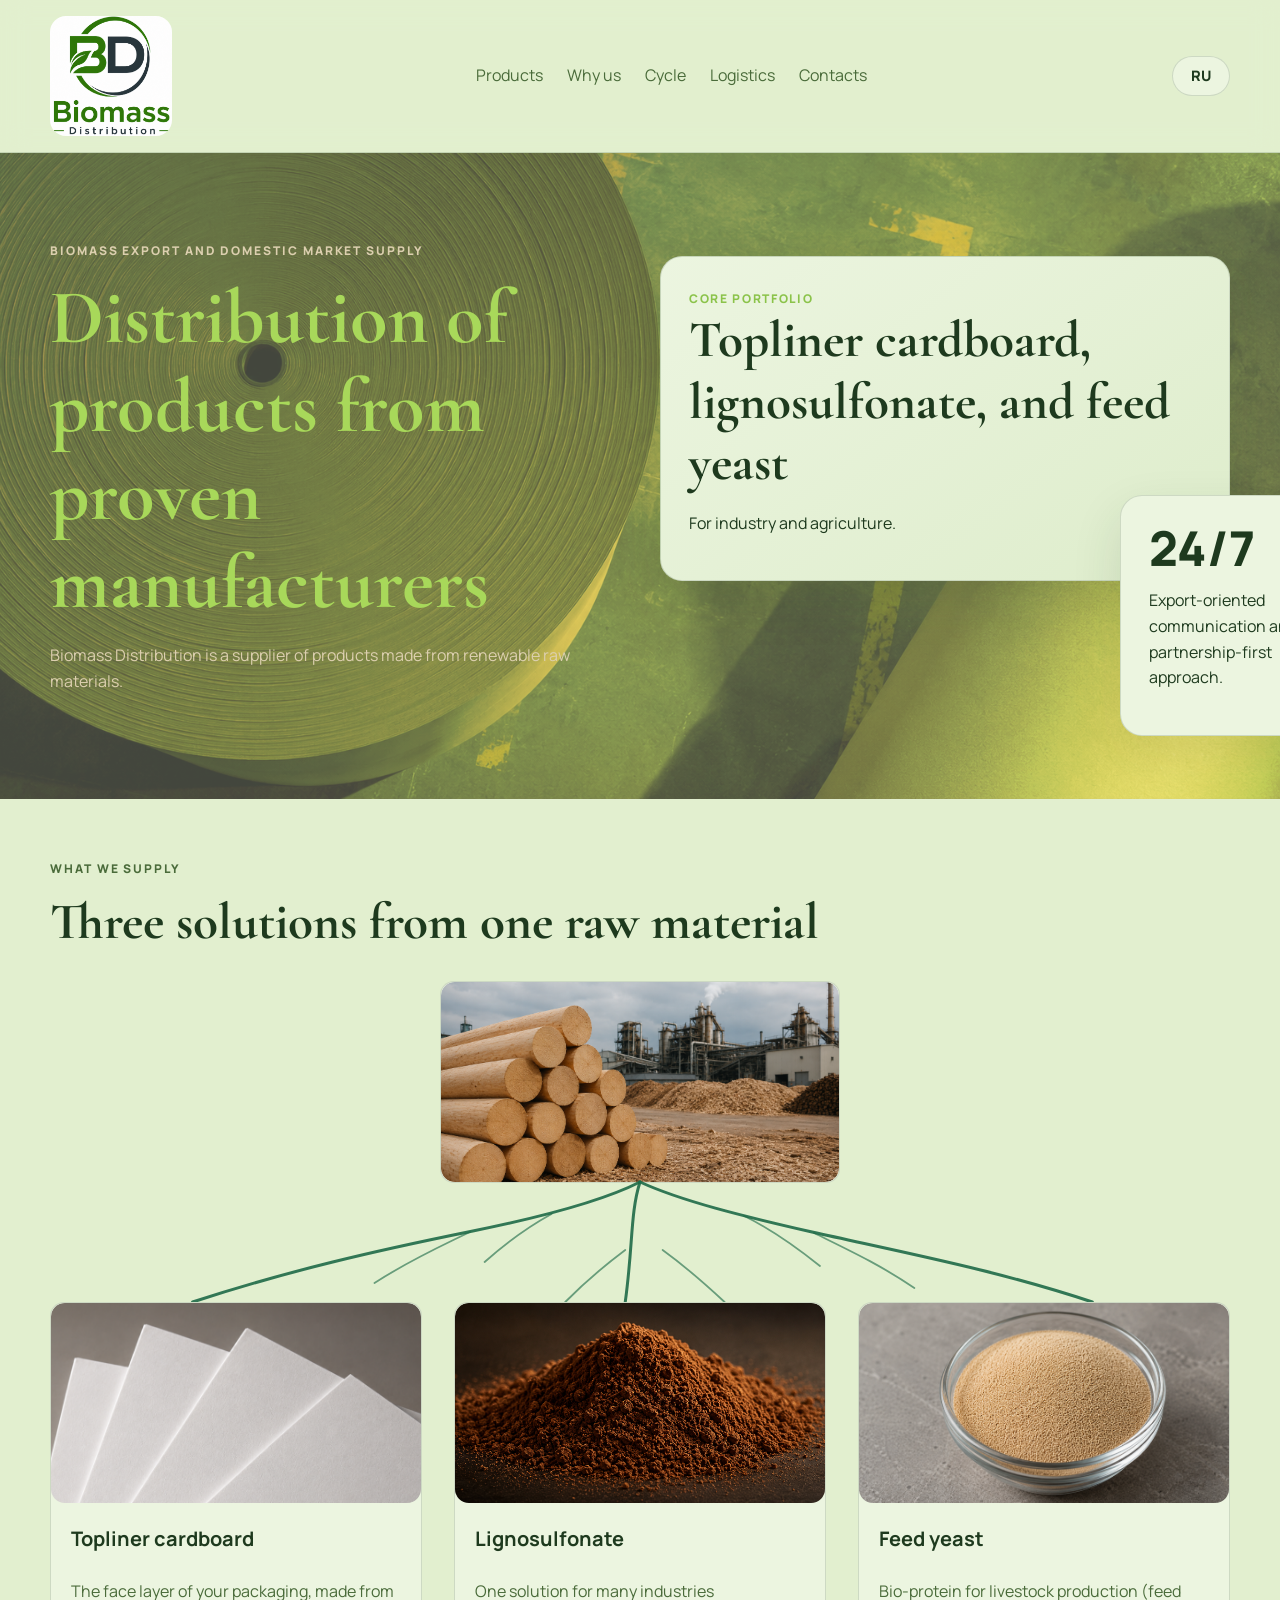
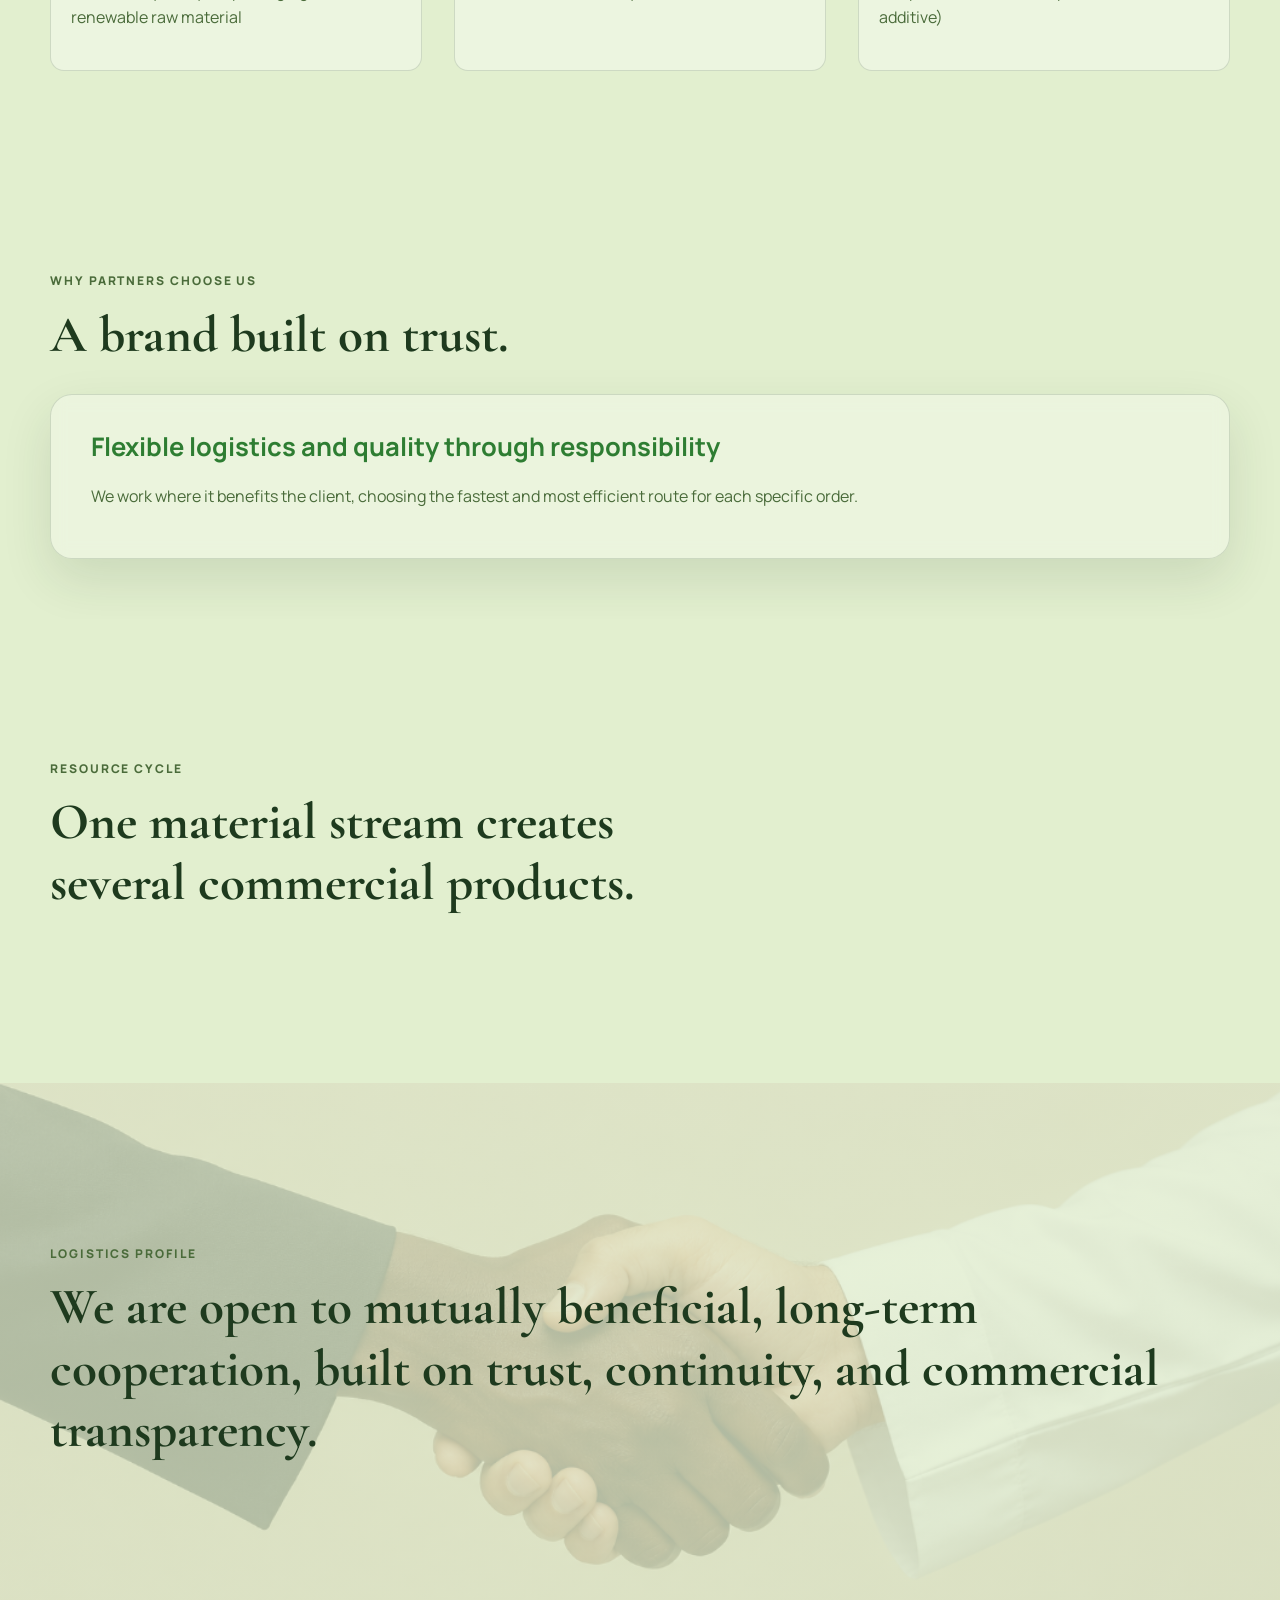
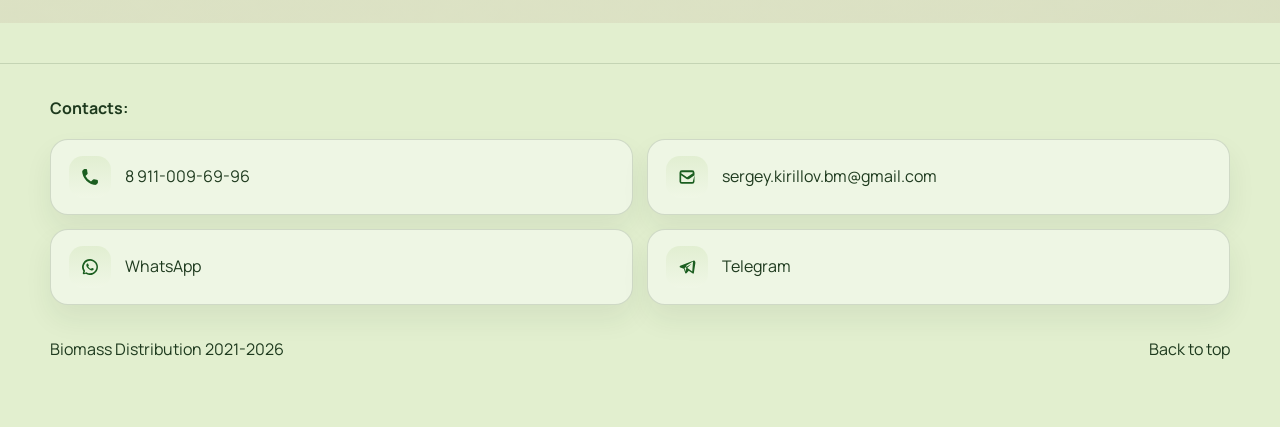
==== commit 61ae6601: "fixed content of page" ====
--- a/en/index.html
+++ b/en/index.html
@@ -244,7 +244,7 @@
                     <div class="section-heading reveal">
                         <p class="eyebrow">Resource cycle</p>
                         <h2>
-                            One material stream <br />Several commercial
+                            One material stream creates<br />several commercial
                             products.
                         </h2>
                     </div>
@@ -252,12 +252,13 @@
             </section>
 
             <section class="section logistics" id="logistics">
-                <div class="container logistics-grid">
-                    <div class="reveal">
+                <div class="container logistics-shell">
+                    <div class="logistics-spotlight reveal">
                         <p class="eyebrow-footer">Logistics profile</p>
                         <h2>
                             We are open to mutually beneficial, long-term
-                            cooperation
+                            cooperation, built on trust, continuity, and
+                            commercial transparency.
                         </h2>
                     </div>
                 </div>
--- a/main_folder/styles.css
+++ b/main_folder/styles.css
@@ -488,6 +488,27 @@
     position: relative;
     z-index: 1;
 }
+.logistics-shell {
+    display: flex;
+    align-items: center;
+    min-height: 420px;
+}
+.logistics-spotlight {
+    width: 100%;
+    max-width: none;
+    padding: 0;
+}
+.logistics-spotlight h2 {
+    margin: 0;
+    max-width: none;
+    width: 100%;
+}
+.logistics-text {
+    margin: 22px 0 0;
+    max-width: 72ch;
+    color: var(--color-text-muted);
+    font-size: 1.02rem;
+}
 .logistics-panel {
     padding: 32px;
     border-radius: var(--radius);
@@ -901,6 +922,12 @@
     .section {
         padding: 40px 0;
     }
+    .logistics-shell {
+        min-height: 360px;
+    }
+    .logistics-spotlight {
+        padding: 0;
+    }
     .advantage-card {
         padding: 1.5rem;
     }
@@ -945,6 +972,12 @@
     }
     .main-nav a {
         padding: 9px 10px;
+    }
+    .logistics-spotlight h2 {
+        max-width: none;
+    }
+    .logistics-text {
+        font-size: 0.96rem;
     }
     .theme-toggle,
     .menu-toggle,
